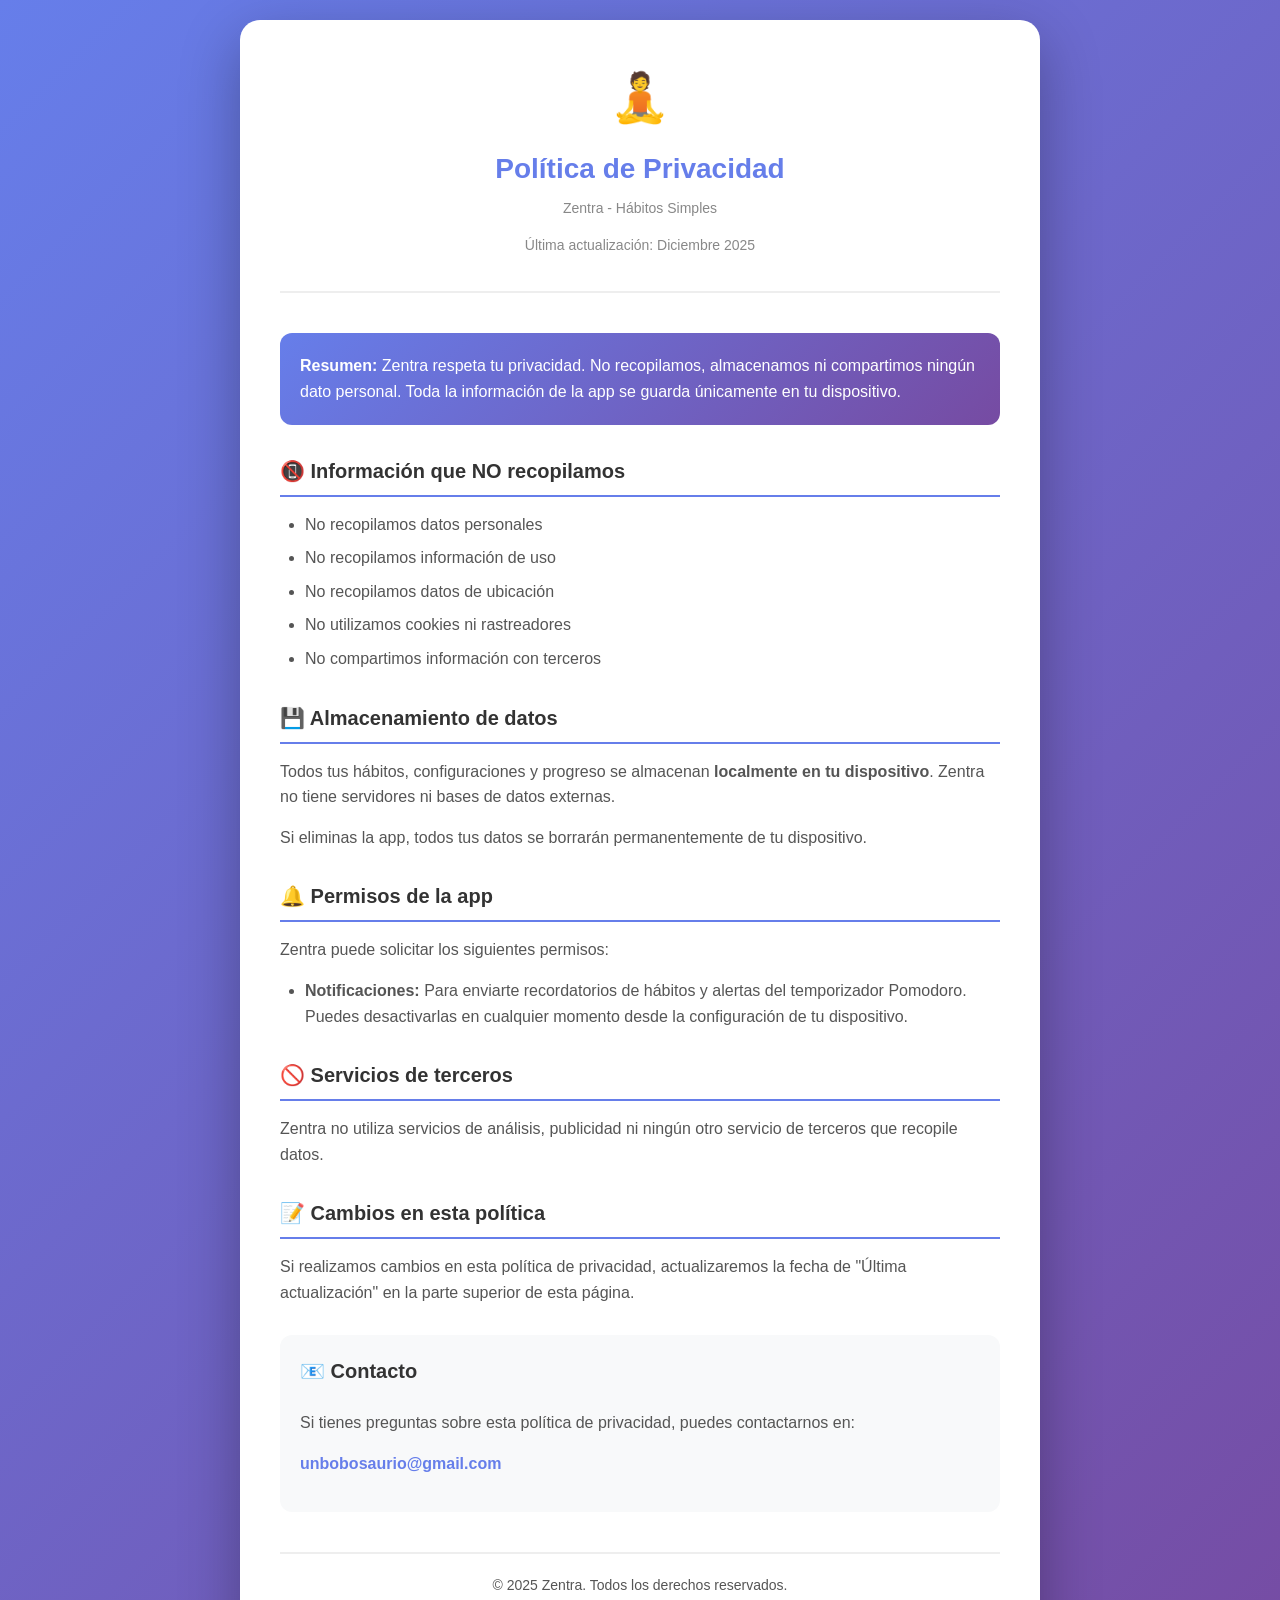
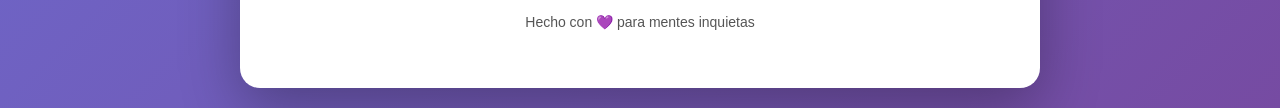
==== docs/privacy-policy.html @ fdd0fba6 "Add privacy policy for app stores" ====
<!DOCTYPE html>
<html lang="es">
<head>
    <meta charset="UTF-8">
    <meta name="viewport" content="width=device-width, initial-scale=1.0">
    <title>Política de Privacidad - Zentra</title>
    <style>
        * {
            margin: 0;
            padding: 0;
            box-sizing: border-box;
        }
        body {
            font-family: -apple-system, BlinkMacSystemFont, 'Segoe UI', Roboto, Oxygen, Ubuntu, sans-serif;
            line-height: 1.6;
            color: #333;
            background: linear-gradient(135deg, #667eea 0%, #764ba2 100%);
            min-height: 100vh;
            padding: 20px;
        }
        .container {
            max-width: 800px;
            margin: 0 auto;
            background: white;
            border-radius: 20px;
            padding: 40px;
            box-shadow: 0 20px 60px rgba(0,0,0,0.3);
        }
        .header {
            text-align: center;
            margin-bottom: 40px;
            padding-bottom: 20px;
            border-bottom: 2px solid #eee;
        }
        .logo {
            font-size: 48px;
            margin-bottom: 10px;
        }
        h1 {
            color: #667eea;
            font-size: 28px;
            margin-bottom: 5px;
        }
        .subtitle {
            color: #888;
            font-size: 14px;
        }
        h2 {
            color: #333;
            font-size: 20px;
            margin-top: 30px;
            margin-bottom: 15px;
            padding-bottom: 8px;
            border-bottom: 2px solid #667eea;
        }
        p {
            margin-bottom: 15px;
            color: #555;
        }
        ul {
            margin-bottom: 15px;
            padding-left: 25px;
        }
        li {
            margin-bottom: 8px;
            color: #555;
        }
        .highlight {
            background: linear-gradient(135deg, #667eea 0%, #764ba2 100%);
            color: white;
            padding: 20px;
            border-radius: 12px;
            margin: 20px 0;
        }
        .highlight p {
            color: white;
            margin: 0;
        }
        .contact {
            background: #f8f9fa;
            padding: 20px;
            border-radius: 12px;
            margin-top: 30px;
        }
        .contact a {
            color: #667eea;
            text-decoration: none;
            font-weight: 600;
        }
        .footer {
            text-align: center;
            margin-top: 40px;
            padding-top: 20px;
            border-top: 2px solid #eee;
            color: #888;
            font-size: 14px;
        }
        @media (max-width: 600px) {
            .container {
                padding: 20px;
            }
            h1 {
                font-size: 24px;
            }
        }
    </style>
</head>
<body>
    <div class="container">
        <div class="header">
            <div class="logo">🧘</div>
            <h1>Política de Privacidad</h1>
            <p class="subtitle">Zentra - Hábitos Simples</p>
            <p class="subtitle">Última actualización: Diciembre 2025</p>
        </div>

        <div class="highlight">
            <p><strong>Resumen:</strong> Zentra respeta tu privacidad. No recopilamos, almacenamos ni compartimos ningún dato personal. Toda la información de la app se guarda únicamente en tu dispositivo.</p>
        </div>

        <h2>📵 Información que NO recopilamos</h2>
        <ul>
            <li>No recopilamos datos personales</li>
            <li>No recopilamos información de uso</li>
            <li>No recopilamos datos de ubicación</li>
            <li>No utilizamos cookies ni rastreadores</li>
            <li>No compartimos información con terceros</li>
        </ul>

        <h2>💾 Almacenamiento de datos</h2>
        <p>Todos tus hábitos, configuraciones y progreso se almacenan <strong>localmente en tu dispositivo</strong>. Zentra no tiene servidores ni bases de datos externas.</p>
        <p>Si eliminas la app, todos tus datos se borrarán permanentemente de tu dispositivo.</p>

        <h2>🔔 Permisos de la app</h2>
        <p>Zentra puede solicitar los siguientes permisos:</p>
        <ul>
            <li><strong>Notificaciones:</strong> Para enviarte recordatorios de hábitos y alertas del temporizador Pomodoro. Puedes desactivarlas en cualquier momento desde la configuración de tu dispositivo.</li>
        </ul>

        <h2>🚫 Servicios de terceros</h2>
        <p>Zentra no utiliza servicios de análisis, publicidad ni ningún otro servicio de terceros que recopile datos.</p>

        <h2>📝 Cambios en esta política</h2>
        <p>Si realizamos cambios en esta política de privacidad, actualizaremos la fecha de "Última actualización" en la parte superior de esta página.</p>

        <div class="contact">
            <h2 style="margin-top: 0; border: none;">📧 Contacto</h2>
            <p>Si tienes preguntas sobre esta política de privacidad, puedes contactarnos en:</p>
            <p><a href="mailto:unbobosaurio@gmail.com">unbobosaurio@gmail.com</a></p>
        </div>

        <div class="footer">
            <p>© 2025 Zentra. Todos los derechos reservados.</p>
            <p style="margin-top: 10px;">Hecho con 💜 para mentes inquietas</p>
        </div>
    </div>
</body>
</html>
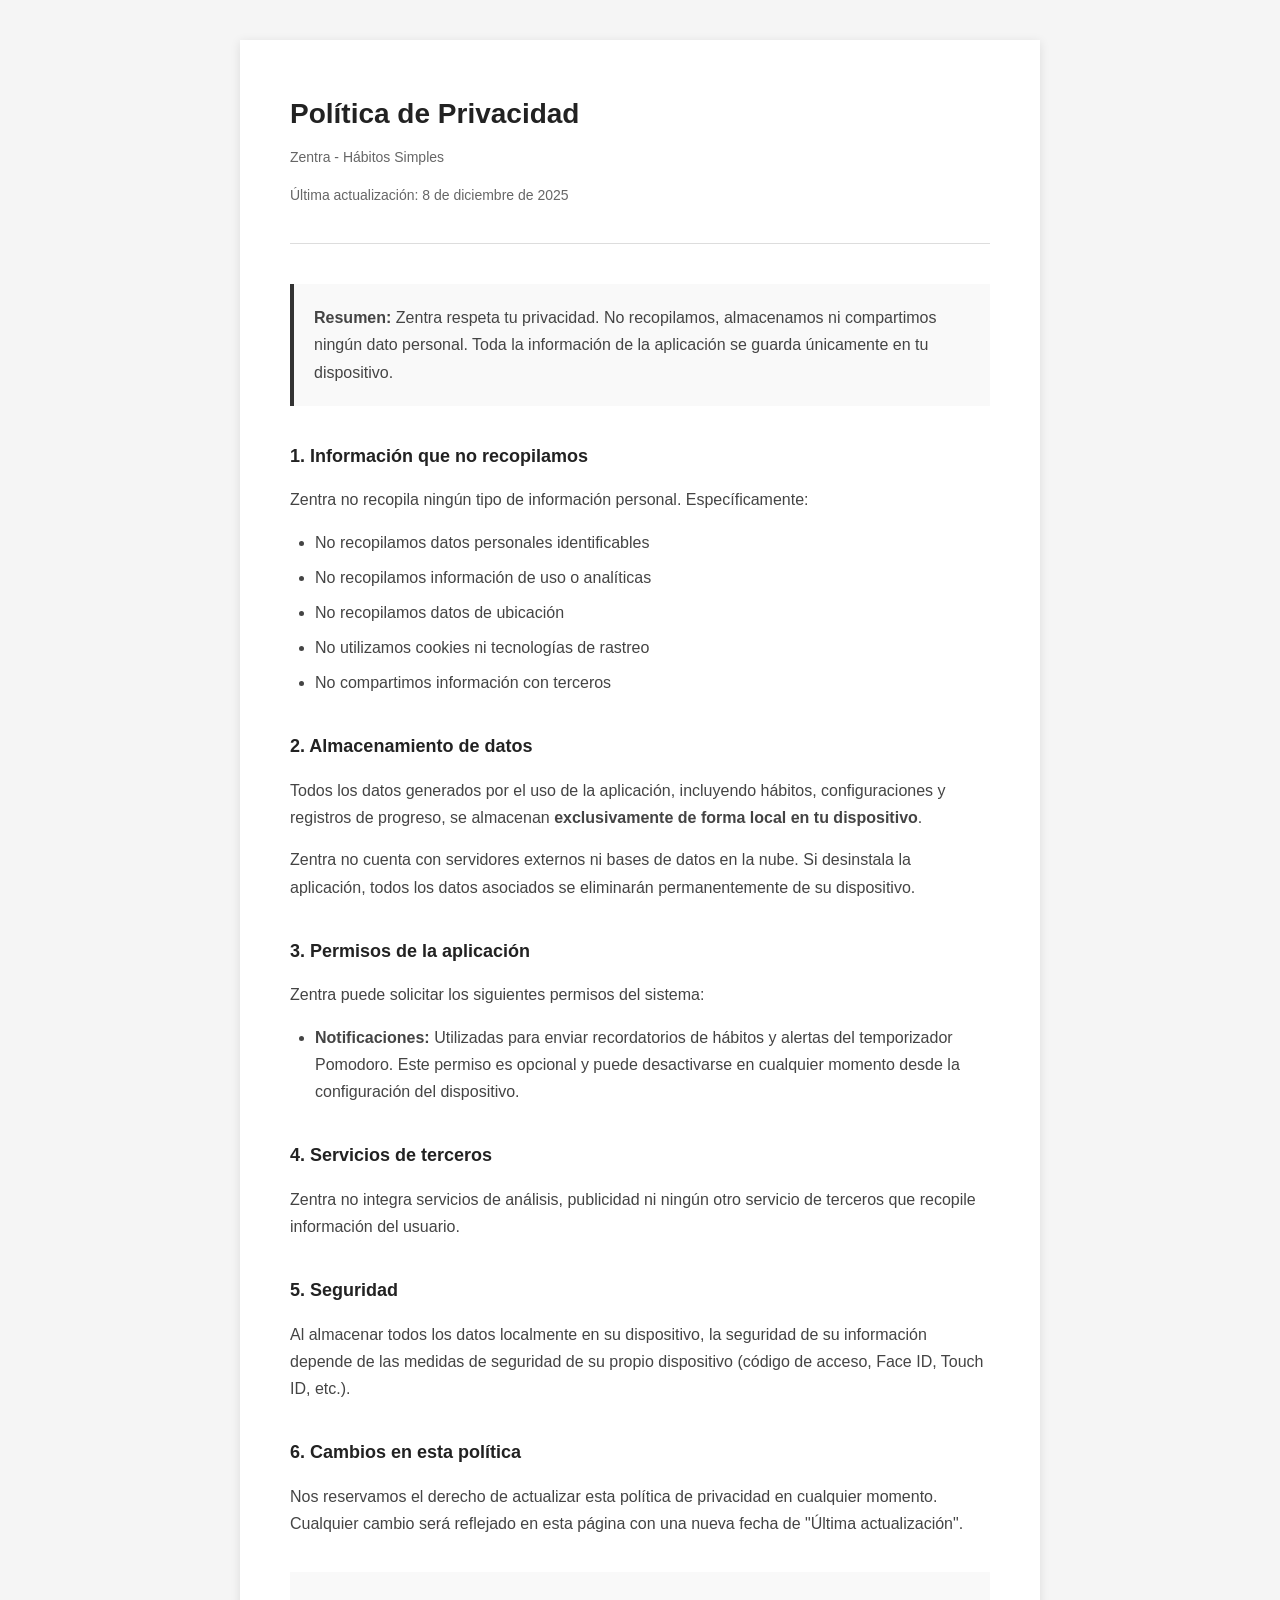
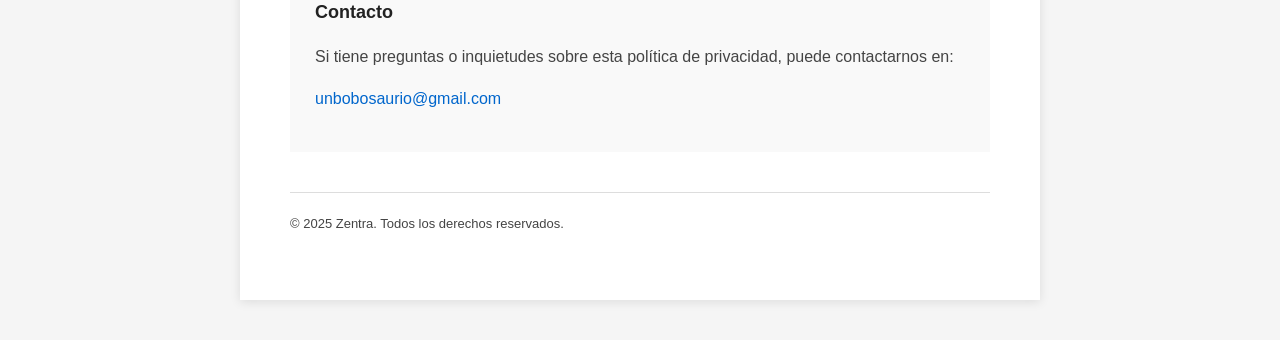
==== commit 307ef5ab: "Update privacy policy - formal version" ====
--- a/docs/privacy-policy.html
+++ b/docs/privacy-policy.html
@@ -12,50 +12,44 @@
         }
         body {
             font-family: -apple-system, BlinkMacSystemFont, 'Segoe UI', Roboto, Oxygen, Ubuntu, sans-serif;
-            line-height: 1.6;
+            line-height: 1.7;
             color: #333;
-            background: linear-gradient(135deg, #667eea 0%, #764ba2 100%);
+            background: #f5f5f5;
             min-height: 100vh;
-            padding: 20px;
+            padding: 40px 20px;
         }
         .container {
             max-width: 800px;
             margin: 0 auto;
             background: white;
-            border-radius: 20px;
-            padding: 40px;
-            box-shadow: 0 20px 60px rgba(0,0,0,0.3);
+            padding: 50px;
+            box-shadow: 0 2px 10px rgba(0,0,0,0.1);
         }
         .header {
-            text-align: center;
             margin-bottom: 40px;
             padding-bottom: 20px;
-            border-bottom: 2px solid #eee;
-        }
-        .logo {
-            font-size: 48px;
-            margin-bottom: 10px;
+            border-bottom: 1px solid #ddd;
         }
         h1 {
-            color: #667eea;
+            color: #222;
             font-size: 28px;
-            margin-bottom: 5px;
+            font-weight: 600;
+            margin-bottom: 8px;
         }
         .subtitle {
-            color: #888;
+            color: #666;
             font-size: 14px;
         }
         h2 {
-            color: #333;
-            font-size: 20px;
-            margin-top: 30px;
+            color: #222;
+            font-size: 18px;
+            font-weight: 600;
+            margin-top: 35px;
             margin-bottom: 15px;
-            padding-bottom: 8px;
-            border-bottom: 2px solid #667eea;
         }
         p {
             margin-bottom: 15px;
-            color: #555;
+            color: #444;
         }
         ul {
             margin-bottom: 15px;
@@ -63,41 +57,42 @@
         }
         li {
             margin-bottom: 8px;
-            color: #555;
+            color: #444;
         }
-        .highlight {
-            background: linear-gradient(135deg, #667eea 0%, #764ba2 100%);
-            color: white;
+        .summary {
+            background: #f9f9f9;
+            border-left: 4px solid #333;
             padding: 20px;
-            border-radius: 12px;
-            margin: 20px 0;
+            margin: 25px 0;
         }
-        .highlight p {
-            color: white;
+        .summary p {
             margin: 0;
         }
         .contact {
-            background: #f8f9fa;
-            padding: 20px;
-            border-radius: 12px;
-            margin-top: 30px;
+            background: #f9f9f9;
+            padding: 25px;
+            margin-top: 35px;
+        }
+        .contact h2 {
+            margin-top: 0;
         }
         .contact a {
-            color: #667eea;
+            color: #0066cc;
             text-decoration: none;
-            font-weight: 600;
+        }
+        .contact a:hover {
+            text-decoration: underline;
         }
         .footer {
-            text-align: center;
             margin-top: 40px;
             padding-top: 20px;
-            border-top: 2px solid #eee;
+            border-top: 1px solid #ddd;
             color: #888;
-            font-size: 14px;
+            font-size: 13px;
         }
         @media (max-width: 600px) {
             .container {
-                padding: 20px;
+                padding: 30px 20px;
             }
             h1 {
                 font-size: 24px;
@@ -108,50 +103,52 @@
 <body>
     <div class="container">
         <div class="header">
-            <div class="logo">🧘</div>
             <h1>Política de Privacidad</h1>
             <p class="subtitle">Zentra - Hábitos Simples</p>
-            <p class="subtitle">Última actualización: Diciembre 2025</p>
+            <p class="subtitle">Última actualización: 8 de diciembre de 2025</p>
         </div>
 
-        <div class="highlight">
-            <p><strong>Resumen:</strong> Zentra respeta tu privacidad. No recopilamos, almacenamos ni compartimos ningún dato personal. Toda la información de la app se guarda únicamente en tu dispositivo.</p>
+        <div class="summary">
+            <p><strong>Resumen:</strong> Zentra respeta tu privacidad. No recopilamos, almacenamos ni compartimos ningún dato personal. Toda la información de la aplicación se guarda únicamente en tu dispositivo.</p>
         </div>
 
-        <h2>📵 Información que NO recopilamos</h2>
+        <h2>1. Información que no recopilamos</h2>
+        <p>Zentra no recopila ningún tipo de información personal. Específicamente:</p>
         <ul>
-            <li>No recopilamos datos personales</li>
-            <li>No recopilamos información de uso</li>
+            <li>No recopilamos datos personales identificables</li>
+            <li>No recopilamos información de uso o analíticas</li>
             <li>No recopilamos datos de ubicación</li>
-            <li>No utilizamos cookies ni rastreadores</li>
+            <li>No utilizamos cookies ni tecnologías de rastreo</li>
             <li>No compartimos información con terceros</li>
         </ul>
 
-        <h2>💾 Almacenamiento de datos</h2>
-        <p>Todos tus hábitos, configuraciones y progreso se almacenan <strong>localmente en tu dispositivo</strong>. Zentra no tiene servidores ni bases de datos externas.</p>
-        <p>Si eliminas la app, todos tus datos se borrarán permanentemente de tu dispositivo.</p>
+        <h2>2. Almacenamiento de datos</h2>
+        <p>Todos los datos generados por el uso de la aplicación, incluyendo hábitos, configuraciones y registros de progreso, se almacenan <strong>exclusivamente de forma local en tu dispositivo</strong>.</p>
+        <p>Zentra no cuenta con servidores externos ni bases de datos en la nube. Si desinstala la aplicación, todos los datos asociados se eliminarán permanentemente de su dispositivo.</p>
 
-        <h2>🔔 Permisos de la app</h2>
-        <p>Zentra puede solicitar los siguientes permisos:</p>
+        <h2>3. Permisos de la aplicación</h2>
+        <p>Zentra puede solicitar los siguientes permisos del sistema:</p>
         <ul>
-            <li><strong>Notificaciones:</strong> Para enviarte recordatorios de hábitos y alertas del temporizador Pomodoro. Puedes desactivarlas en cualquier momento desde la configuración de tu dispositivo.</li>
+            <li><strong>Notificaciones:</strong> Utilizadas para enviar recordatorios de hábitos y alertas del temporizador Pomodoro. Este permiso es opcional y puede desactivarse en cualquier momento desde la configuración del dispositivo.</li>
         </ul>
 
-        <h2>🚫 Servicios de terceros</h2>
-        <p>Zentra no utiliza servicios de análisis, publicidad ni ningún otro servicio de terceros que recopile datos.</p>
+        <h2>4. Servicios de terceros</h2>
+        <p>Zentra no integra servicios de análisis, publicidad ni ningún otro servicio de terceros que recopile información del usuario.</p>
 
-        <h2>📝 Cambios en esta política</h2>
-        <p>Si realizamos cambios en esta política de privacidad, actualizaremos la fecha de "Última actualización" en la parte superior de esta página.</p>
+        <h2>5. Seguridad</h2>
+        <p>Al almacenar todos los datos localmente en su dispositivo, la seguridad de su información depende de las medidas de seguridad de su propio dispositivo (código de acceso, Face ID, Touch ID, etc.).</p>
+
+        <h2>6. Cambios en esta política</h2>
+        <p>Nos reservamos el derecho de actualizar esta política de privacidad en cualquier momento. Cualquier cambio será reflejado en esta página con una nueva fecha de "Última actualización".</p>
 
         <div class="contact">
-            <h2 style="margin-top: 0; border: none;">📧 Contacto</h2>
-            <p>Si tienes preguntas sobre esta política de privacidad, puedes contactarnos en:</p>
+            <h2>Contacto</h2>
+            <p>Si tiene preguntas o inquietudes sobre esta política de privacidad, puede contactarnos en:</p>
             <p><a href="mailto:unbobosaurio@gmail.com">unbobosaurio@gmail.com</a></p>
         </div>
 
         <div class="footer">
             <p>© 2025 Zentra. Todos los derechos reservados.</p>
-            <p style="margin-top: 10px;">Hecho con 💜 para mentes inquietas</p>
         </div>
     </div>
 </body>
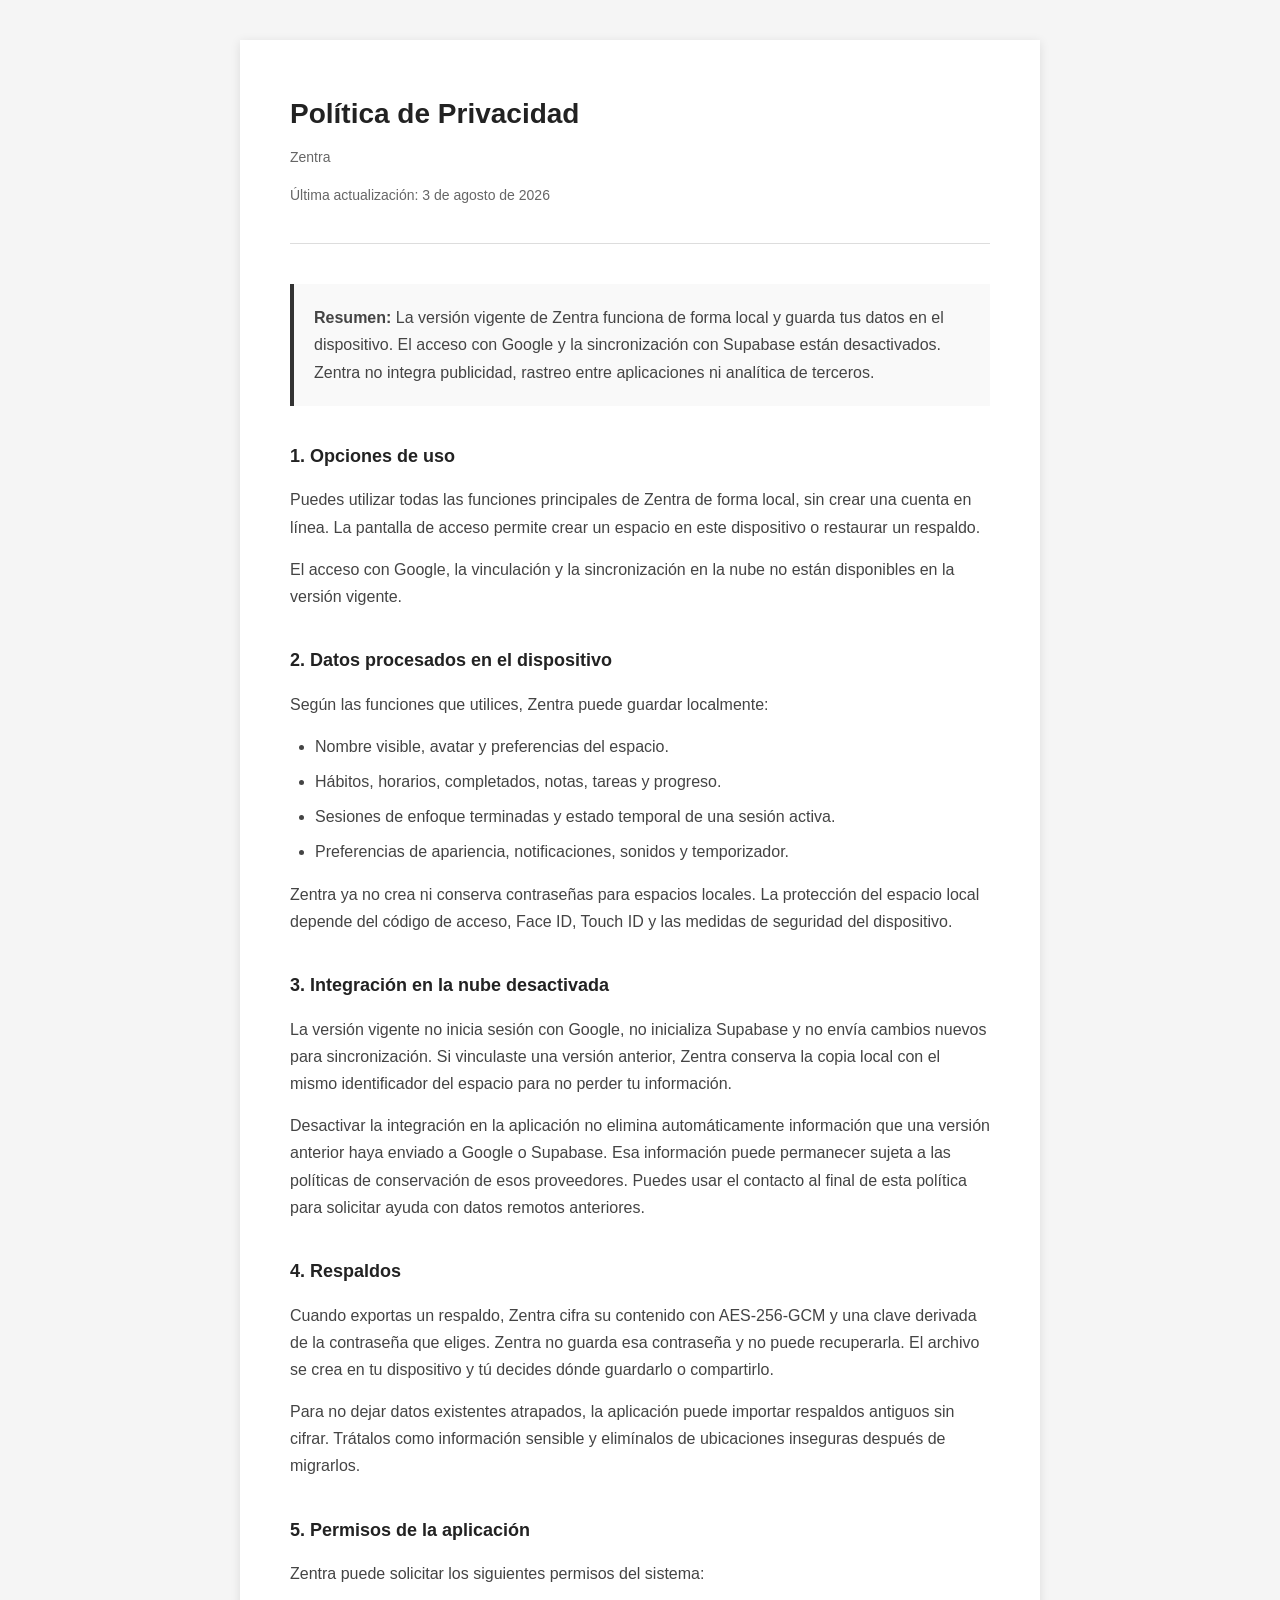
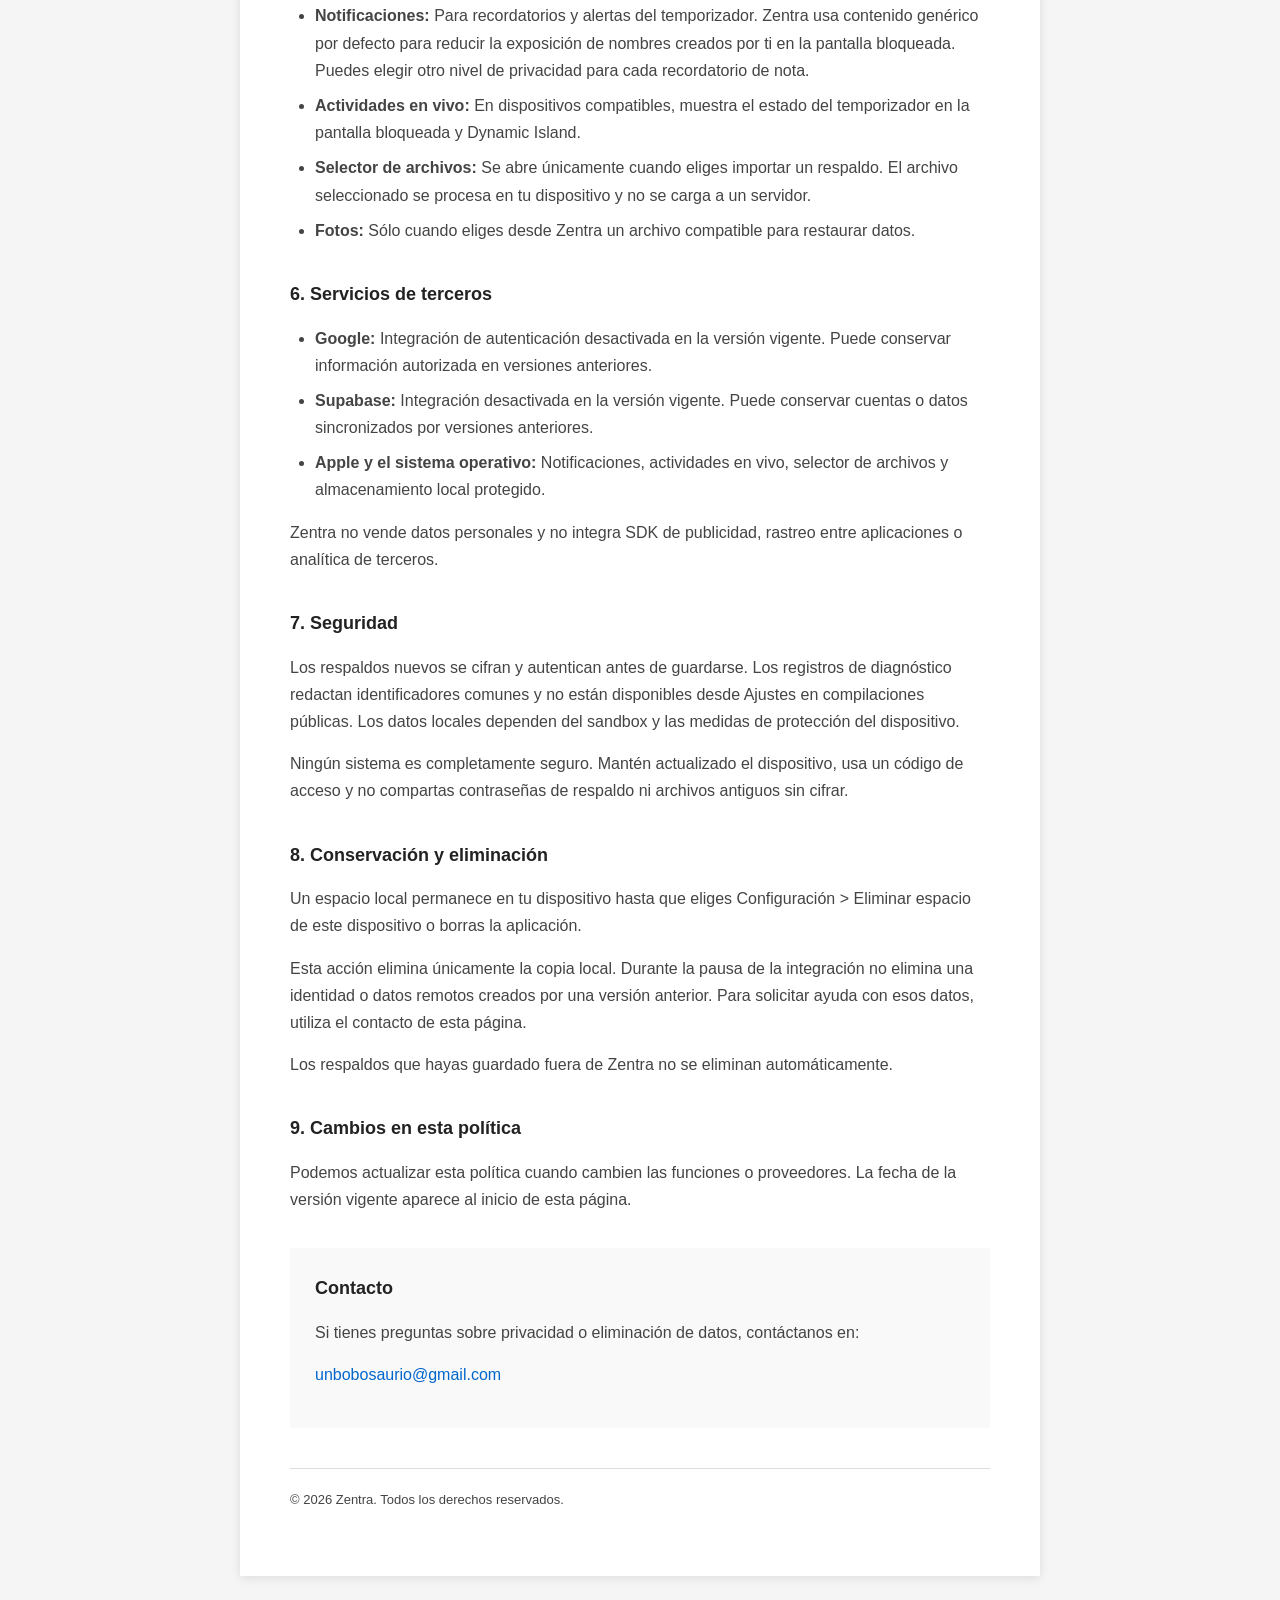
==== commit 9be0a4a8: "docs(zentra): planes de rebranding, nube y notas activas Incluye el sitio publico, los recursos de l" ====
--- a/docs/privacy-policy.html
+++ b/docs/privacy-policy.html
@@ -104,51 +104,73 @@
     <div class="container">
         <div class="header">
             <h1>Política de Privacidad</h1>
-            <p class="subtitle">Zentra - Hábitos Simples</p>
-            <p class="subtitle">Última actualización: 8 de diciembre de 2025</p>
+            <p class="subtitle">Zentra</p>
+            <p class="subtitle">Última actualización: 3 de agosto de 2026</p>
         </div>
 
         <div class="summary">
-            <p><strong>Resumen:</strong> Zentra respeta tu privacidad. No recopilamos, almacenamos ni compartimos ningún dato personal. Toda la información de la aplicación se guarda únicamente en tu dispositivo.</p>
+            <p><strong>Resumen:</strong> La versión vigente de Zentra funciona de forma local y guarda tus datos en el dispositivo. El acceso con Google y la sincronización con Supabase están desactivados. Zentra no integra publicidad, rastreo entre aplicaciones ni analítica de terceros.</p>
         </div>
 
-        <h2>1. Información que no recopilamos</h2>
-        <p>Zentra no recopila ningún tipo de información personal. Específicamente:</p>
+        <h2>1. Opciones de uso</h2>
+        <p>Puedes utilizar todas las funciones principales de Zentra de forma local, sin crear una cuenta en línea. La pantalla de acceso permite crear un espacio en este dispositivo o restaurar un respaldo.</p>
+        <p>El acceso con Google, la vinculación y la sincronización en la nube no están disponibles en la versión vigente.</p>
+
+        <h2>2. Datos procesados en el dispositivo</h2>
+        <p>Según las funciones que utilices, Zentra puede guardar localmente:</p>
         <ul>
-            <li>No recopilamos datos personales identificables</li>
-            <li>No recopilamos información de uso o analíticas</li>
-            <li>No recopilamos datos de ubicación</li>
-            <li>No utilizamos cookies ni tecnologías de rastreo</li>
-            <li>No compartimos información con terceros</li>
+            <li>Nombre visible, avatar y preferencias del espacio.</li>
+            <li>Hábitos, horarios, completados, notas, tareas y progreso.</li>
+            <li>Sesiones de enfoque terminadas y estado temporal de una sesión activa.</li>
+            <li>Preferencias de apariencia, notificaciones, sonidos y temporizador.</li>
+        </ul>
+        <p>Zentra ya no crea ni conserva contraseñas para espacios locales. La protección del espacio local depende del código de acceso, Face ID, Touch ID y las medidas de seguridad del dispositivo.</p>
+
+        <h2>3. Integración en la nube desactivada</h2>
+        <p>La versión vigente no inicia sesión con Google, no inicializa Supabase y no envía cambios nuevos para sincronización. Si vinculaste una versión anterior, Zentra conserva la copia local con el mismo identificador del espacio para no perder tu información.</p>
+        <p>Desactivar la integración en la aplicación no elimina automáticamente información que una versión anterior haya enviado a Google o Supabase. Esa información puede permanecer sujeta a las políticas de conservación de esos proveedores. Puedes usar el contacto al final de esta política para solicitar ayuda con datos remotos anteriores.</p>
+
+        <h2>4. Respaldos</h2>
+        <p>Cuando exportas un respaldo, Zentra cifra su contenido con AES-256-GCM y una clave derivada de la contraseña que eliges. Zentra no guarda esa contraseña y no puede recuperarla. El archivo se crea en tu dispositivo y tú decides dónde guardarlo o compartirlo.</p>
+        <p>Para no dejar datos existentes atrapados, la aplicación puede importar respaldos antiguos sin cifrar. Trátalos como información sensible y elimínalos de ubicaciones inseguras después de migrarlos.</p>
+
+        <h2>5. Permisos de la aplicación</h2>
+        <p>Zentra puede solicitar los siguientes permisos del sistema:</p>
+        <ul>
+            <li><strong>Notificaciones:</strong> Para recordatorios y alertas del temporizador. Zentra usa contenido genérico por defecto para reducir la exposición de nombres creados por ti en la pantalla bloqueada. Puedes elegir otro nivel de privacidad para cada recordatorio de nota.</li>
+            <li><strong>Actividades en vivo:</strong> En dispositivos compatibles, muestra el estado del temporizador en la pantalla bloqueada y Dynamic Island.</li>
+            <li><strong>Selector de archivos:</strong> Se abre únicamente cuando eliges importar un respaldo. El archivo seleccionado se procesa en tu dispositivo y no se carga a un servidor.</li>
+            <li><strong>Fotos:</strong> Sólo cuando eliges desde Zentra un archivo compatible para restaurar datos.</li>
         </ul>
 
-        <h2>2. Almacenamiento de datos</h2>
-        <p>Todos los datos generados por el uso de la aplicación, incluyendo hábitos, configuraciones y registros de progreso, se almacenan <strong>exclusivamente de forma local en tu dispositivo</strong>.</p>
-        <p>Zentra no cuenta con servidores externos ni bases de datos en la nube. Si desinstala la aplicación, todos los datos asociados se eliminarán permanentemente de su dispositivo.</p>
+        <h2>6. Servicios de terceros</h2>
+        <ul>
+            <li><strong>Google:</strong> Integración de autenticación desactivada en la versión vigente. Puede conservar información autorizada en versiones anteriores.</li>
+            <li><strong>Supabase:</strong> Integración desactivada en la versión vigente. Puede conservar cuentas o datos sincronizados por versiones anteriores.</li>
+            <li><strong>Apple y el sistema operativo:</strong> Notificaciones, actividades en vivo, selector de archivos y almacenamiento local protegido.</li>
+        </ul>
+        <p>Zentra no vende datos personales y no integra SDK de publicidad, rastreo entre aplicaciones o analítica de terceros.</p>
 
-        <h2>3. Permisos de la aplicación</h2>
-        <p>Zentra puede solicitar los siguientes permisos del sistema:</p>
-        <ul>
-            <li><strong>Notificaciones:</strong> Utilizadas para enviar recordatorios de hábitos y alertas del temporizador Pomodoro. Este permiso es opcional y puede desactivarse en cualquier momento desde la configuración del dispositivo.</li>
-        </ul>
+        <h2>7. Seguridad</h2>
+        <p>Los respaldos nuevos se cifran y autentican antes de guardarse. Los registros de diagnóstico redactan identificadores comunes y no están disponibles desde Ajustes en compilaciones públicas. Los datos locales dependen del sandbox y las medidas de protección del dispositivo.</p>
+        <p>Ningún sistema es completamente seguro. Mantén actualizado el dispositivo, usa un código de acceso y no compartas contraseñas de respaldo ni archivos antiguos sin cifrar.</p>
 
-        <h2>4. Servicios de terceros</h2>
-        <p>Zentra no integra servicios de análisis, publicidad ni ningún otro servicio de terceros que recopile información del usuario.</p>
+        <h2>8. Conservación y eliminación</h2>
+        <p>Un espacio local permanece en tu dispositivo hasta que eliges Configuración &gt; Eliminar espacio de este dispositivo o borras la aplicación.</p>
+        <p>Esta acción elimina únicamente la copia local. Durante la pausa de la integración no elimina una identidad o datos remotos creados por una versión anterior. Para solicitar ayuda con esos datos, utiliza el contacto de esta página.</p>
+        <p>Los respaldos que hayas guardado fuera de Zentra no se eliminan automáticamente.</p>
 
-        <h2>5. Seguridad</h2>
-        <p>Al almacenar todos los datos localmente en su dispositivo, la seguridad de su información depende de las medidas de seguridad de su propio dispositivo (código de acceso, Face ID, Touch ID, etc.).</p>
-
-        <h2>6. Cambios en esta política</h2>
-        <p>Nos reservamos el derecho de actualizar esta política de privacidad en cualquier momento. Cualquier cambio será reflejado en esta página con una nueva fecha de "Última actualización".</p>
+        <h2>9. Cambios en esta política</h2>
+        <p>Podemos actualizar esta política cuando cambien las funciones o proveedores. La fecha de la versión vigente aparece al inicio de esta página.</p>
 
         <div class="contact">
             <h2>Contacto</h2>
-            <p>Si tiene preguntas o inquietudes sobre esta política de privacidad, puede contactarnos en:</p>
+            <p>Si tienes preguntas sobre privacidad o eliminación de datos, contáctanos en:</p>
             <p><a href="mailto:unbobosaurio@gmail.com">unbobosaurio@gmail.com</a></p>
         </div>
 
         <div class="footer">
-            <p>© 2025 Zentra. Todos los derechos reservados.</p>
+            <p>© 2026 Zentra. Todos los derechos reservados.</p>
         </div>
     </div>
 </body>
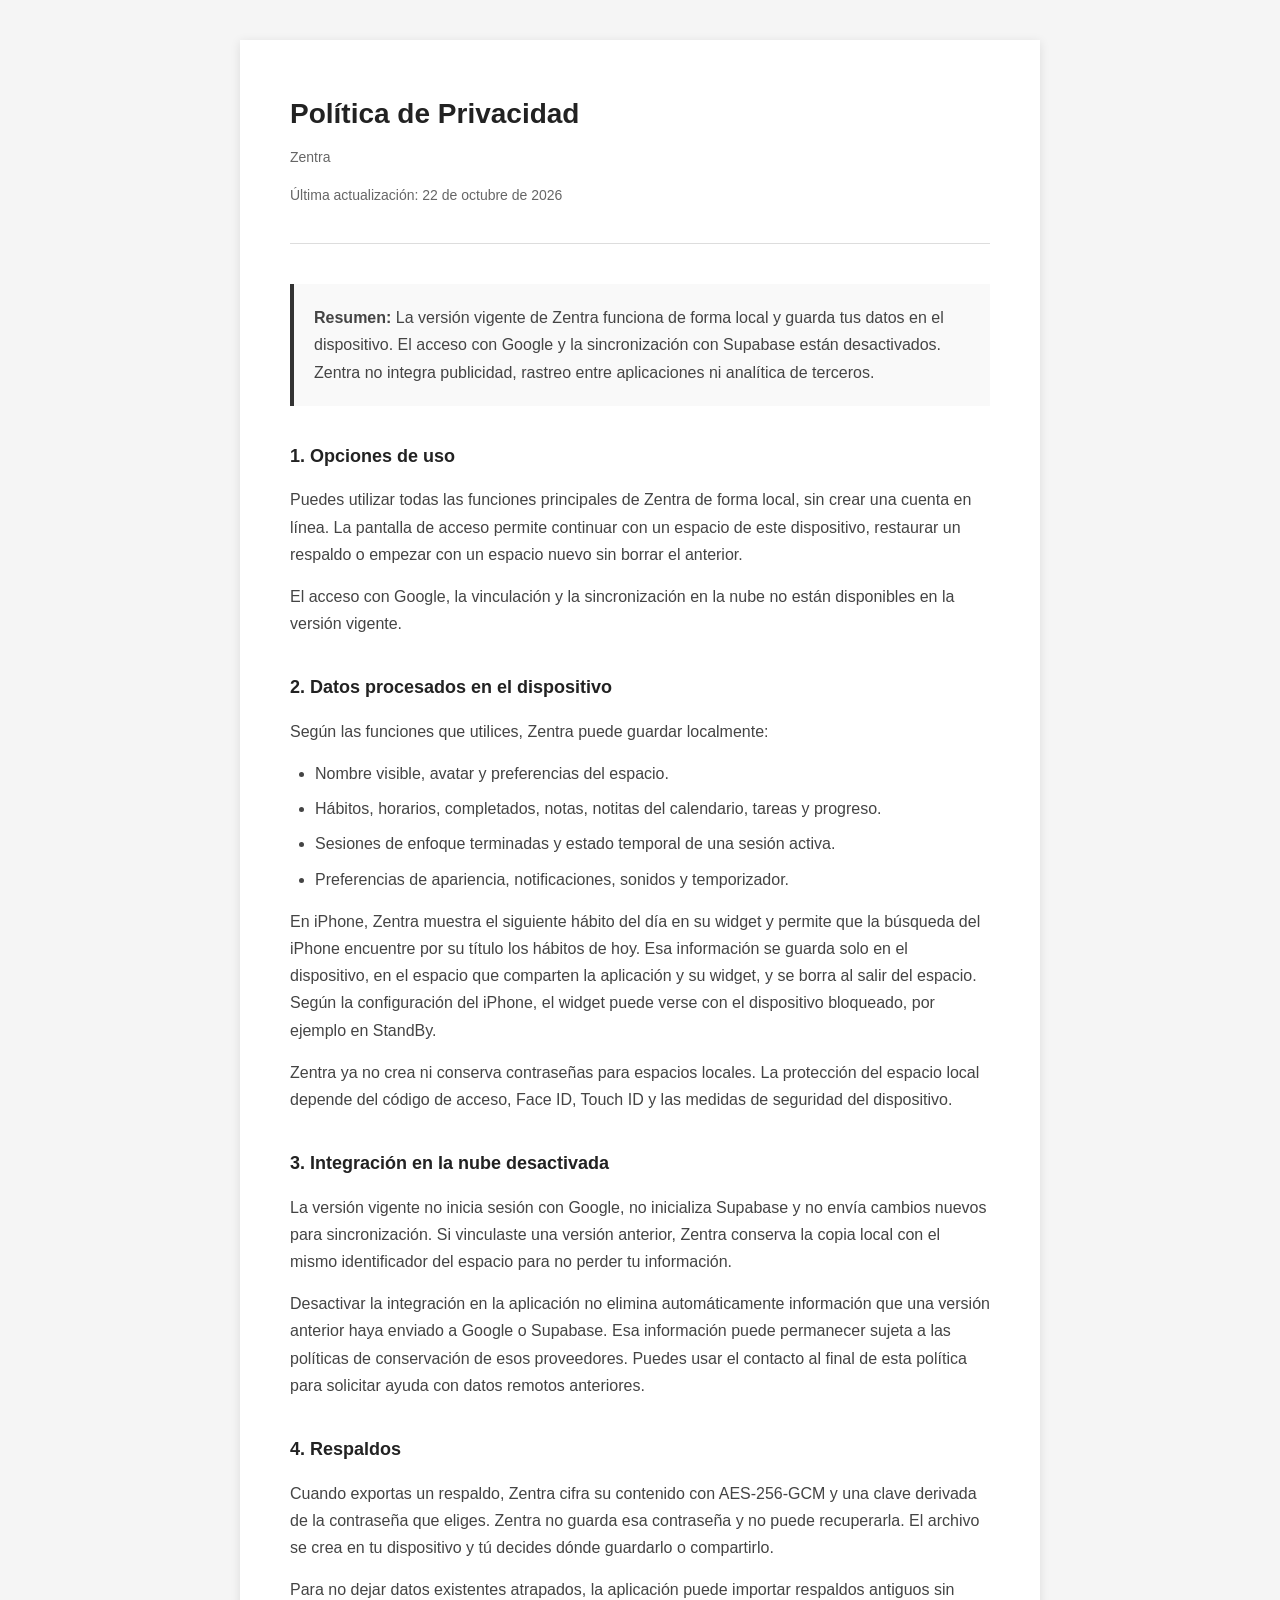
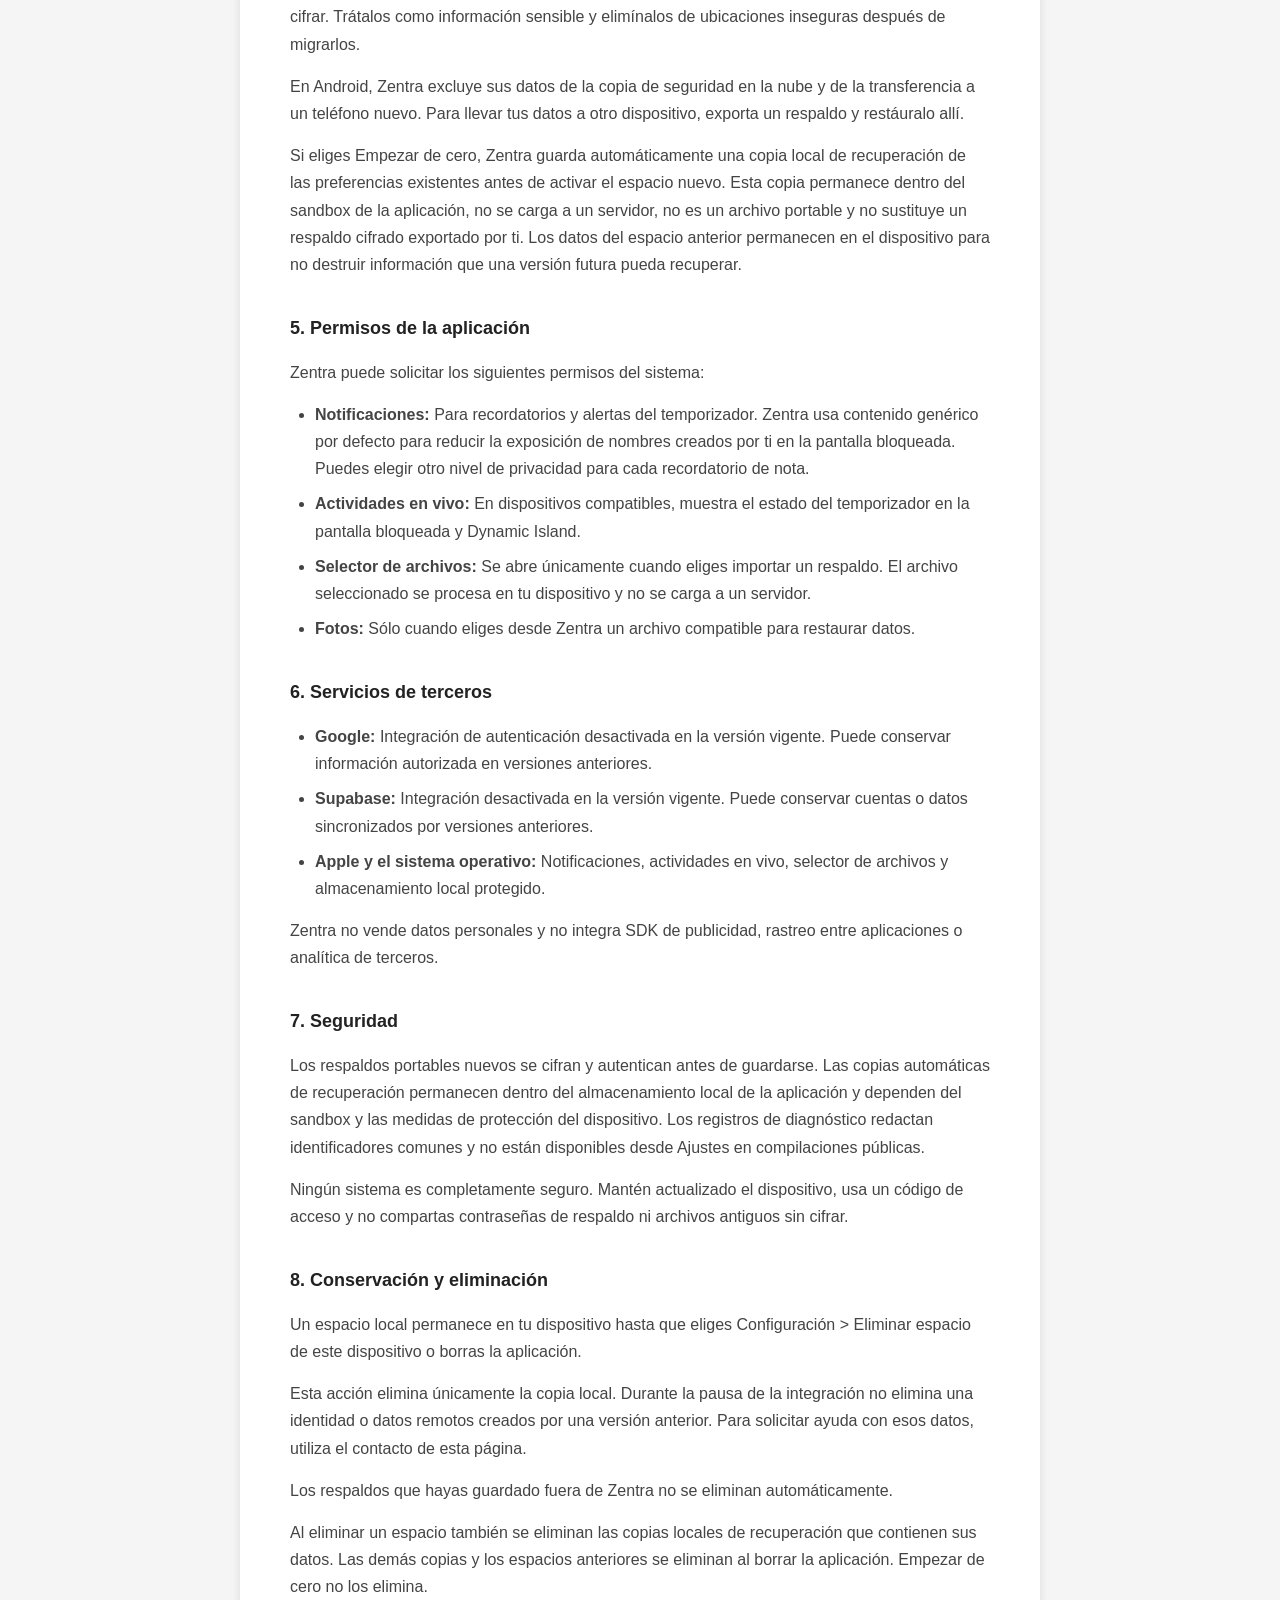
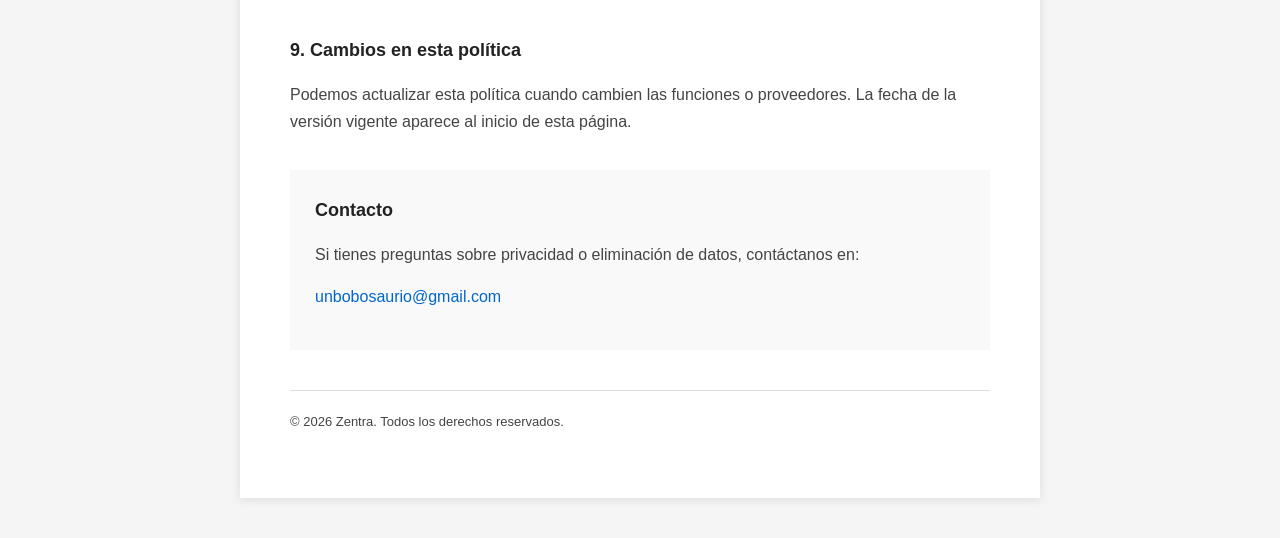
==== commit e021cbd4: "Update Zentra privacy policy for 2.1.0" ====
--- a/docs/privacy-policy.html
+++ b/docs/privacy-policy.html
@@ -105,7 +105,7 @@
         <div class="header">
             <h1>Política de Privacidad</h1>
             <p class="subtitle">Zentra</p>
-            <p class="subtitle">Última actualización: 3 de agosto de 2026</p>
+            <p class="subtitle">Última actualización: 22 de octubre de 2026</p>
         </div>
 
         <div class="summary">
@@ -113,17 +113,18 @@
         </div>
 
         <h2>1. Opciones de uso</h2>
-        <p>Puedes utilizar todas las funciones principales de Zentra de forma local, sin crear una cuenta en línea. La pantalla de acceso permite crear un espacio en este dispositivo o restaurar un respaldo.</p>
+        <p>Puedes utilizar todas las funciones principales de Zentra de forma local, sin crear una cuenta en línea. La pantalla de acceso permite continuar con un espacio de este dispositivo, restaurar un respaldo o empezar con un espacio nuevo sin borrar el anterior.</p>
         <p>El acceso con Google, la vinculación y la sincronización en la nube no están disponibles en la versión vigente.</p>
 
         <h2>2. Datos procesados en el dispositivo</h2>
         <p>Según las funciones que utilices, Zentra puede guardar localmente:</p>
         <ul>
             <li>Nombre visible, avatar y preferencias del espacio.</li>
-            <li>Hábitos, horarios, completados, notas, tareas y progreso.</li>
+            <li>Hábitos, horarios, completados, notas, notitas del calendario, tareas y progreso.</li>
             <li>Sesiones de enfoque terminadas y estado temporal de una sesión activa.</li>
             <li>Preferencias de apariencia, notificaciones, sonidos y temporizador.</li>
         </ul>
+        <p>En iPhone, Zentra muestra el siguiente hábito del día en su widget y permite que la búsqueda del iPhone encuentre por su título los hábitos de hoy. Esa información se guarda solo en el dispositivo, en el espacio que comparten la aplicación y su widget, y se borra al salir del espacio. Según la configuración del iPhone, el widget puede verse con el dispositivo bloqueado, por ejemplo en StandBy.</p>
         <p>Zentra ya no crea ni conserva contraseñas para espacios locales. La protección del espacio local depende del código de acceso, Face ID, Touch ID y las medidas de seguridad del dispositivo.</p>
 
         <h2>3. Integración en la nube desactivada</h2>
@@ -133,6 +134,8 @@
         <h2>4. Respaldos</h2>
         <p>Cuando exportas un respaldo, Zentra cifra su contenido con AES-256-GCM y una clave derivada de la contraseña que eliges. Zentra no guarda esa contraseña y no puede recuperarla. El archivo se crea en tu dispositivo y tú decides dónde guardarlo o compartirlo.</p>
         <p>Para no dejar datos existentes atrapados, la aplicación puede importar respaldos antiguos sin cifrar. Trátalos como información sensible y elimínalos de ubicaciones inseguras después de migrarlos.</p>
+        <p>En Android, Zentra excluye sus datos de la copia de seguridad en la nube y de la transferencia a un teléfono nuevo. Para llevar tus datos a otro dispositivo, exporta un respaldo y restáuralo allí.</p>
+        <p>Si eliges Empezar de cero, Zentra guarda automáticamente una copia local de recuperación de las preferencias existentes antes de activar el espacio nuevo. Esta copia permanece dentro del sandbox de la aplicación, no se carga a un servidor, no es un archivo portable y no sustituye un respaldo cifrado exportado por ti. Los datos del espacio anterior permanecen en el dispositivo para no destruir información que una versión futura pueda recuperar.</p>
 
         <h2>5. Permisos de la aplicación</h2>
         <p>Zentra puede solicitar los siguientes permisos del sistema:</p>
@@ -152,13 +155,14 @@
         <p>Zentra no vende datos personales y no integra SDK de publicidad, rastreo entre aplicaciones o analítica de terceros.</p>
 
         <h2>7. Seguridad</h2>
-        <p>Los respaldos nuevos se cifran y autentican antes de guardarse. Los registros de diagnóstico redactan identificadores comunes y no están disponibles desde Ajustes en compilaciones públicas. Los datos locales dependen del sandbox y las medidas de protección del dispositivo.</p>
+        <p>Los respaldos portables nuevos se cifran y autentican antes de guardarse. Las copias automáticas de recuperación permanecen dentro del almacenamiento local de la aplicación y dependen del sandbox y las medidas de protección del dispositivo. Los registros de diagnóstico redactan identificadores comunes y no están disponibles desde Ajustes en compilaciones públicas.</p>
         <p>Ningún sistema es completamente seguro. Mantén actualizado el dispositivo, usa un código de acceso y no compartas contraseñas de respaldo ni archivos antiguos sin cifrar.</p>
 
         <h2>8. Conservación y eliminación</h2>
         <p>Un espacio local permanece en tu dispositivo hasta que eliges Configuración &gt; Eliminar espacio de este dispositivo o borras la aplicación.</p>
         <p>Esta acción elimina únicamente la copia local. Durante la pausa de la integración no elimina una identidad o datos remotos creados por una versión anterior. Para solicitar ayuda con esos datos, utiliza el contacto de esta página.</p>
         <p>Los respaldos que hayas guardado fuera de Zentra no se eliminan automáticamente.</p>
+        <p>Al eliminar un espacio también se eliminan las copias locales de recuperación que contienen sus datos. Las demás copias y los espacios anteriores se eliminan al borrar la aplicación. Empezar de cero no los elimina.</p>
 
         <h2>9. Cambios en esta política</h2>
         <p>Podemos actualizar esta política cuando cambien las funciones o proveedores. La fecha de la versión vigente aparece al inicio de esta página.</p>
